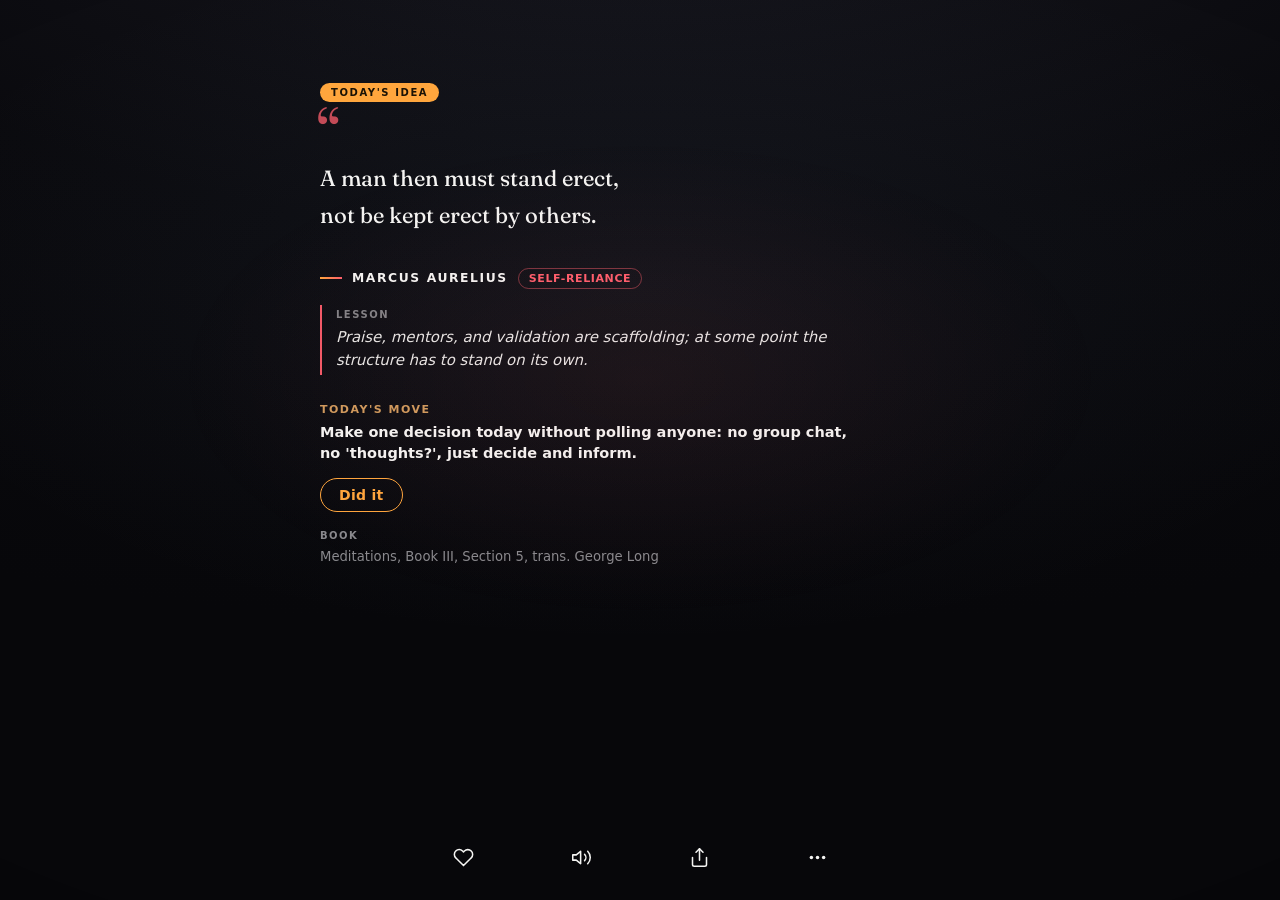
==== read/index.html @ b0a3911b "feat(app): move the reader to /read/, landing page takes the root The reader, its worker, manifest, " ====
<!DOCTYPE html>
<html lang="en" data-theme="dark">
<head>
  <meta charset="UTF-8" />
  <meta name="viewport" content="width=device-width, initial-scale=1, maximum-scale=1, user-scalable=no, viewport-fit=cover" />
  <title>Hitaarth — Daily Wisdom</title>
  <meta name="description" content="One idea. One move. Every day. Hand-picked ideas from stoics, founders, scientists and cinema, each with a lesson and one small action. Free, offline, no login, your data stays on your phone." />
  <meta property="og:title" content="Hitaarth — Daily Wisdom" />
  <meta property="og:description" content="One idea. One move. Every day. Free, offline, no ads, no login." />
  <meta property="og:type" content="website" />
  <meta property="og:url" content="https://the-awakening-quotes-app.vercel.app/read/" />
  <meta property="og:image" content="https://the-awakening-quotes-app.vercel.app/icons/icon-512.png" />
  <meta name="twitter:card" content="summary" />
  <meta name="theme-color" content="#0a0a0e" />
  <meta name="theme-color" media="(prefers-color-scheme: light)" content="#FAF7F2" />
  <meta name="apple-mobile-web-app-capable" content="yes" />
  <meta name="apple-mobile-web-app-status-bar-style" content="black-translucent" />
  <link rel="manifest" href="manifest.webmanifest" />
  <link rel="apple-touch-icon" href="/icons/apple-touch-icon.png" />
  <link rel="stylesheet" href="styles.css" />
</head>
<body>
  <!-- Inline SVG icon sprite — stroke icons, 24px grid, styled via .ic-svg (currentColor) -->
  <svg xmlns="http://www.w3.org/2000/svg" style="display:none" aria-hidden="true">
    <symbol id="i-book" viewBox="0 0 24 24"><path d="M2 3h6a4 4 0 0 1 4 4v14a3 3 0 0 0-3-3H2z"/><path d="M22 3h-6a4 4 0 0 0-4 4v14a3 3 0 0 1 3-3h7z"/></symbol>
    <symbol id="i-grid" viewBox="0 0 24 24"><rect x="3" y="3" width="7" height="7" rx="1.5"/><rect x="14" y="3" width="7" height="7" rx="1.5"/><rect x="14" y="14" width="7" height="7" rx="1.5"/><rect x="3" y="14" width="7" height="7" rx="1.5"/></symbol>
    <symbol id="i-bookmark" viewBox="0 0 24 24"><path d="M19 21l-7-4-7 4V5a2 2 0 0 1 2-2h10a2 2 0 0 1 2 2z"/></symbol>
    <symbol id="i-sliders" viewBox="0 0 24 24"><line x1="4" y1="21" x2="4" y2="14"/><line x1="4" y1="10" x2="4" y2="3"/><line x1="12" y1="21" x2="12" y2="12"/><line x1="12" y1="8" x2="12" y2="3"/><line x1="20" y1="21" x2="20" y2="16"/><line x1="20" y1="12" x2="20" y2="3"/><line x1="1" y1="14" x2="7" y2="14"/><line x1="9" y1="8" x2="15" y2="8"/><line x1="17" y1="16" x2="23" y2="16"/></symbol>
    <symbol id="i-heart" viewBox="0 0 24 24"><path d="M20.84 4.61a5.5 5.5 0 0 0-7.78 0L12 5.67l-1.06-1.06a5.5 5.5 0 0 0-7.78 7.78l1.06 1.06L12 21.23l7.78-7.78 1.06-1.06a5.5 5.5 0 0 0 0-7.78z"/></symbol>
    <symbol id="i-pen" viewBox="0 0 24 24"><path d="M12 20h9"/><path d="M16.5 3.5a2.121 2.121 0 0 1 3 3L7 19l-4 1 1-4L16.5 3.5z"/></symbol>
    <symbol id="i-volume" viewBox="0 0 24 24"><polygon points="11 5 6 9 2 9 2 15 6 15 11 19 11 5"/><path d="M19.07 4.93a10 10 0 0 1 0 14.14"/><path d="M15.54 8.46a5 5 0 0 1 0 7.07"/></symbol>
    <symbol id="i-stop" viewBox="0 0 24 24"><rect x="6" y="6" width="12" height="12" rx="2.5"/></symbol>
    <symbol id="i-share" viewBox="0 0 24 24"><path d="M4 12v8a2 2 0 0 0 2 2h12a2 2 0 0 0 2-2v-8"/><polyline points="16 6 12 2 8 6"/><line x1="12" y1="2" x2="12" y2="15"/></symbol>
    <symbol id="i-shuffle" viewBox="0 0 24 24"><polyline points="16 3 21 3 21 8"/><line x1="4" y1="20" x2="21" y2="3"/><polyline points="21 16 21 21 16 21"/><line x1="15" y1="15" x2="21" y2="21"/><line x1="4" y1="4" x2="9" y2="9"/></symbol>
    <symbol id="i-globe" viewBox="0 0 24 24"><circle cx="12" cy="12" r="10"/><line x1="2" y1="12" x2="22" y2="12"/><path d="M12 2a15.3 15.3 0 0 1 4 10 15.3 15.3 0 0 1-4 10 15.3 15.3 0 0 1-4-10 15.3 15.3 0 0 1 4-10z"/></symbol>
    <symbol id="i-sun" viewBox="0 0 24 24"><circle cx="12" cy="12" r="4"/><line x1="12" y1="1.5" x2="12" y2="4"/><line x1="12" y1="20" x2="12" y2="22.5"/><line x1="4.6" y1="4.6" x2="6.4" y2="6.4"/><line x1="17.6" y1="17.6" x2="19.4" y2="19.4"/><line x1="1.5" y1="12" x2="4" y2="12"/><line x1="20" y1="12" x2="22.5" y2="12"/><line x1="4.6" y1="19.4" x2="6.4" y2="17.6"/><line x1="17.6" y1="6.4" x2="19.4" y2="4.6"/></symbol>
    <symbol id="i-type" viewBox="0 0 24 24"><polyline points="4 7 4 4 20 4 20 7"/><line x1="9" y1="20" x2="15" y2="20"/><line x1="12" y1="4" x2="12" y2="20"/></symbol>
    <symbol id="i-bell" viewBox="0 0 24 24"><path d="M18 8A6 6 0 0 0 6 8c0 7-3 9-3 9h18s-3-2-3-9"/><path d="M13.73 21a2 2 0 0 1-3.46 0"/></symbol>
    <symbol id="i-spark" viewBox="0 0 24 24"><path d="M12 3l1.9 5.4a2 2 0 0 0 1.2 1.2L20.5 11.5l-5.4 1.9a2 2 0 0 0-1.2 1.2L12 20l-1.9-5.4a2 2 0 0 0-1.2-1.2L3.5 11.5l5.4-1.9a2 2 0 0 0 1.2-1.2z"/></symbol>
    <symbol id="i-flame" viewBox="0 0 24 24"><path d="M8.5 14.5A2.5 2.5 0 0 0 11 12c0-1.38-.5-2-1-3-1.072-2.143-.224-4.054 2-6 .5 2.5 2 4.9 4 6.5 2 1.6 3 3.5 3 5.5a7 7 0 1 1-14 0c0-1.153.433-2.294 1-3a2.5 2.5 0 0 0 2.5 2.5z"/></symbol>
    <symbol id="i-image" viewBox="0 0 24 24"><rect x="3" y="3" width="18" height="18" rx="2"/><circle cx="8.5" cy="8.5" r="1.5"/><polyline points="21 15 16 10 5 21"/></symbol>
    <symbol id="i-quote" viewBox="0 0 24 24"><path d="M16 3a2 2 0 0 0-2 2v6a2 2 0 0 0 2 2h3a2 2 0 0 1-2 2h-1a1 1 0 0 0 0 2h1a4 4 0 0 0 4-4V5a2 2 0 0 0-2-2z"/><path d="M5 3a2 2 0 0 0-2 2v6a2 2 0 0 0 2 2h3a2 2 0 0 1-2 2H5a1 1 0 0 0 0 2h1a4 4 0 0 0 4-4V5a2 2 0 0 0-2-2z"/></symbol>
    <symbol id="i-x" viewBox="0 0 24 24"><line x1="6" y1="6" x2="18" y2="18"/><line x1="18" y1="6" x2="6" y2="18"/></symbol>
    <symbol id="i-lock" viewBox="0 0 24 24"><rect x="4" y="11" width="16" height="10" rx="2"/><path d="M8 11V7a4 4 0 0 1 8 0v4"/></symbol>
    <symbol id="i-chev" viewBox="0 0 24 24"><polyline points="6 9 12 15 18 9"/></symbol>
    <symbol id="i-clock" viewBox="0 0 24 24"><circle cx="12" cy="12" r="9"/><polyline points="12 7 12 12 15.5 14"/></symbol>
    <symbol id="i-phone" viewBox="0 0 24 24"><rect x="7" y="2" width="10" height="20" rx="2.5"/><line x1="10.5" y1="18.5" x2="13.5" y2="18.5"/></symbol>
    <symbol id="i-more" viewBox="0 0 24 24"><circle cx="5" cy="12" r="2"/><circle cx="12" cy="12" r="2"/><circle cx="19" cy="12" r="2"/></symbol>
  </svg>

  <!-- First-open moment: brand splash that fades into the reader -->
  <div id="splash" aria-hidden="true"><div class="splash-mark"><span class="splash-q">&#8220;</span>Hitaarth</div></div>

  <!-- READER -->
  <main id="reader" class="screen active" aria-label="Quotes">
    <div id="feed" class="feed"><!-- quote sections injected here --></div>

    <!-- returns to the Browse/Saved list you came from; hidden otherwise -->
    <button type="button" id="backBtn" class="back-pill" hidden data-i18n="browseBack">← Back</button>

    <!-- the single reading toolbar (auto-hides while scrolling; tap = immersive) -->
    <div class="actions" id="actions">
      <button class="act" id="favBtn" aria-label="Favorite"><svg class="ic-svg ic-heart" aria-hidden="true"><use href="#i-heart"/></svg></button>
      <button class="act" id="speakBtn" aria-label="Read aloud"><svg class="ic-svg ic-vol" aria-hidden="true"><use href="#i-volume"/></svg><svg class="ic-svg ic-fill ic-stop" aria-hidden="true"><use href="#i-stop"/></svg></button>
      <button class="act" id="shareBtn" aria-label="Share"><svg class="ic-svg" aria-hidden="true"><use href="#i-share"/></svg></button>
      <button class="act" id="moreBtn" aria-label="More"><svg class="ic-svg ic-fill" aria-hidden="true"><use href="#i-more"/></svg></button>
    </div>
  </main>

  <!-- SAVED -->
  <section id="saved" class="screen list-screen" hidden>
    <h1 data-i18n="savedTitle">Saved</h1>
    <div id="savedList" class="list"></div>
    <p id="savedEmpty" class="empty" data-i18n="savedEmpty">Double-tap a quote, or tap ♡, to save it here.</p>
  </section>

  <!-- BROWSE -->
  <section id="browse" class="screen list-screen" hidden>
    <h1 data-i18n="browseTitle">Browse</h1>
    <input type="search" id="browseSearch" class="browse-search" data-i18n-ph="searchPh" placeholder="Search quotes, authors…" autocomplete="off" />
    <div class="seg browse-seg" role="tablist">
      <button data-browse="genre" data-i18n="byGenre">By genre</button>
      <button data-browse="author" data-i18n="byAuthor">By author</button>
    </div>
    <div id="browseList" class="list"></div>
  </section>

  <!-- SETTINGS -->
  <section id="settings" class="screen list-screen" hidden>
    <h1 data-i18n="settingsTitle">Settings</h1>

    <div class="card streak">
      <div class="streak-top">
        <div class="ring-wrap" aria-hidden="true">
          <svg class="ring" viewBox="0 0 76 76">
            <defs><linearGradient id="ringGrad" x1="0" y1="0" x2="1" y2="1"><stop offset="0" stop-color="#FFA63D"/><stop offset="1" stop-color="#FF5F6D"/></linearGradient></defs>
            <circle class="ring-track" cx="38" cy="38" r="32"/>
            <circle class="ring-fill" id="streakRing" cx="38" cy="38" r="32"/>
          </svg>
          <span class="ring-center"><svg class="ic-svg" aria-hidden="true"><use href="#i-flame"/></svg></span>
        </div>
        <div class="streak-main">
          <span class="kicker" data-i18n="streak">STREAK</span>
          <strong id="streakDays">1 day</strong>
          <span id="streakLevel" class="muted small">Level 1 — to 7</span>
        </div>
      </div>
      <div class="seals" id="streakSeals" aria-hidden="true"></div>
      <div class="muted small" id="streakNext">Next milestone in 6 days</div>
      <div class="muted small" id="streakFreeze"></div>
      <div class="muted small" id="actionsStat"></div>
      <button type="button" id="shareStreakBtn" class="pill streak-share" data-i18n="shareStreak">Share streak ↗</button>
    </div>

    <div class="card">
      <div class="row" data-toggle="language"><span class="ic"><svg class="ic-svg" aria-hidden="true"><use href="#i-globe"/></svg></span><div class="row-main"><strong data-i18n="language">Language</strong><div class="muted small" data-i18n="languageSub">App language</div></div><span class="chev"><svg class="ic-svg" aria-hidden="true"><use href="#i-chev"/></svg></span></div>
      <div class="expand" id="language">
        <div class="seg lang-seg" role="tablist">
          <button data-lang="en">EN</button>
          <button data-lang="hi">हिं</button>
          <button data-lang="es">ES</button>
          <button data-lang="fr">FR</button>
        </div>
        <p class="muted small" id="langNote"></p>
      </div>
    </div>

    <div class="card">
      <div class="row" data-toggle="appearance"><span class="ic"><svg class="ic-svg" aria-hidden="true"><use href="#i-sun"/></svg></span><div class="row-main"><strong data-i18n="appearance">Appearance</strong><div class="muted small" data-i18n="appearanceSub">Light / Dark / System</div></div><span class="chev"><svg class="ic-svg" aria-hidden="true"><use href="#i-chev"/></svg></span></div>
      <div class="expand" id="appearance">
        <div class="seg" role="tablist">
          <button data-appearance="system" data-i18n="segSystem">SYSTEM</button>
          <button data-appearance="light" data-i18n="segLight">LIGHT</button>
          <button data-appearance="dark" data-i18n="segDark">DARK</button>
        </div>
        <div class="kicker skins-label" data-i18n="skins">Themes</div>
        <div class="skins">
          <button type="button" class="skin" data-skin="noir"><span class="sw sw-noir"></span>Noir</button>
          <button type="button" class="skin" data-skin="dawn"><span class="sw sw-dawn"></span>Dawn<svg class="ic-svg lock" aria-hidden="true"><use href="#i-lock"/></svg></button>
          <button type="button" class="skin" data-skin="ink"><span class="sw sw-ink"></span>Ink<svg class="ic-svg lock" aria-hidden="true"><use href="#i-lock"/></svg></button>
          <button type="button" class="skin" data-skin="forest"><span class="sw sw-forest"></span>Forest<svg class="ic-svg lock" aria-hidden="true"><use href="#i-lock"/></svg></button>
        </div>
      </div>
    </div>

    <div class="card">
      <div class="row" data-toggle="typography"><span class="ic"><svg class="ic-svg" aria-hidden="true"><use href="#i-type"/></svg></span><div class="row-main"><strong data-i18n="typography">Typography</strong><div class="muted small" data-i18n="typographySub">Font and size</div></div><span class="chev"><svg class="ic-svg" aria-hidden="true"><use href="#i-chev"/></svg></span></div>
      <div class="expand" id="typography">
        <label class="slider-row">Aa <input type="range" id="sizeRange" min="14" max="34" step="1" /> <span id="sizeVal">20</span></label>
        <div class="fonts">
          <!-- available faces first (A→Z), then premium locked faces (A→Z) -->
          <button class="font-opt" data-font="fraunces">Fraunces</button>
          <button class="font-opt" data-font="georgia">Georgia</button>
          <button class="font-opt" data-font="mono" data-i18n="fontMono">Monospaced</button>
          <button class="font-opt" data-font="cursive">Snell&nbsp;Roundhand</button>
          <button class="font-opt" data-font="system" data-i18n="fontSystem">System</button>
          <button class="font-opt" data-font="cormorant">Cormorant<svg class="ic-svg lock" aria-hidden="true"><use href="#i-lock"/></svg></button>
          <button class="font-opt" data-font="playfair">Playfair Display<svg class="ic-svg lock" aria-hidden="true"><use href="#i-lock"/></svg></button>
          <button class="font-opt" data-font="spectral">Spectral<svg class="ic-svg lock" aria-hidden="true"><use href="#i-lock"/></svg></button>
        </div>
        <div class="preview" id="fontPreview">The quick brown fox jumps over the lazy dog.</div>
      </div>
    </div>

    <div class="card">
      <div class="row" data-toggle="reminders"><span class="ic"><svg class="ic-svg" aria-hidden="true"><use href="#i-bell"/></svg></span><div class="row-main"><strong data-i18n="reminders">Reminders</strong><div class="muted small" data-i18n="remindersSub">Daily quote reminder</div></div><span class="chev"><svg class="ic-svg" aria-hidden="true"><use href="#i-chev"/></svg></span></div>
      <div class="expand" id="reminders">
        <label class="switch-row"><span data-i18n="enableReminders">Enable reminders</span> <span class="switch"><input type="checkbox" id="remToggle" /><span class="knob" aria-hidden="true"></span></span></label>
        <div class="rem-details"><div class="rem-details-in">
          <label class="time-row"><span data-i18n="timeLabel">Time</span> <span class="time-pill"><svg class="ic-svg" aria-hidden="true"><use href="#i-clock"/></svg><input type="time" id="remTime" value="08:00" /></span></label>
          <p class="muted small" id="remNote"></p>
        </div></div>
      </div>
    </div>

    <div class="card">
      <label class="row switch-row"><span class="ic"><svg class="ic-svg" aria-hidden="true"><use href="#i-spark"/></svg></span><div class="row-main"><strong data-i18n="premium">Get Premium</strong><div class="muted small" data-i18n="premiumSub">Unlock theme packs &amp; fonts</div></div><button id="premiumBtn" class="pill" data-i18n="unlock">Unlock</button></label>
    </div>

    <div class="card">
      <div class="row" data-toggle="about"><span class="ic"><svg class="ic-svg ic-fill" aria-hidden="true"><use href="#i-quote"/></svg></span><div class="row-main"><strong data-i18n="about">About Hitaarth</strong><div class="muted small" data-i18n="aboutSub">The story behind the name</div></div><span class="chev"><svg class="ic-svg" aria-hidden="true"><use href="#i-chev"/></svg></span></div>
      <div class="expand" id="about">
        <div class="about-story">
          <p data-i18n="aboutP1">When our son was born, we named him Hitaarth: a Sanskrit word meaning one whose purpose is to do good.</p>
          <p data-i18n="aboutP2">Becoming a father changed what I noticed about my own days. Social media gave me endless information, but almost nothing that stayed. Every once in a while, though, a single sentence would change how I handled a conversation, a hard decision, an ordinary day.</p>
          <p data-i18n="aboutP3">I wanted a place where ideas weren't buried under algorithms. One meaningful thought at a time, with one small action attached.</p>
          <p data-i18n="aboutP4">That's how Hitaarth was born. It isn't named after my son as a tribute. It's named after the value I hope we both grow into.</p>
          <p data-i18n="aboutP5">If you leave a little calmer, a little kinder, or with a slightly better perspective than when you arrived, the app has lived up to its name.</p>
        </div>
      </div>
    </div>

    <button id="resetBtn" class="reset" data-i18n="reset">↺ Reset to defaults</button>
    <p class="muted small center" data-i18n="privacy">Hitaarth · your data stays on this device</p>
  </section>

  <!-- BOTTOM TAB BAR -->
  <nav id="tabbar" class="tabbar">
    <button class="tab active" data-screen="reader" aria-label="Read"><svg class="ic-svg" aria-hidden="true"><use href="#i-book"/></svg></button>
    <button class="tab" data-screen="browse" aria-label="Browse"><svg class="ic-svg" aria-hidden="true"><use href="#i-grid"/></svg></button>
    <button class="tab" data-screen="saved" aria-label="Saved"><svg class="ic-svg" aria-hidden="true"><use href="#i-bookmark"/></svg></button>
    <button class="tab" data-screen="settings" aria-label="Settings"><svg class="ic-svg" aria-hidden="true"><use href="#i-sliders"/></svg></button>
  </nav>

  <!-- Note sheet -->
  <dialog id="noteSheet">
    <form method="dialog">
      <h3 data-i18n="noteTitle">Your note</h3>
      <textarea id="noteText" rows="4" data-i18n-ph="notePh" placeholder="A thought on this quote…"></textarea>
      <div class="sheet-actions"><button value="cancel" data-i18n="cancel">Cancel</button><button value="save" id="noteSave" data-i18n="save">Save</button></div>
    </form>
  </dialog>

  <!-- More sheet: everything not used many times per session -->
  <dialog id="moreSheet">
    <h3 data-i18n="moreTitle">More</h3>
    <div class="share-opts">
      <button type="button" id="noteBtn" class="share-opt"><span class="share-ic"><svg class="ic-svg" aria-hidden="true"><use href="#i-pen"/></svg></span> <span data-i18n="mNote">Add a note</span></button>
      <button type="button" id="surpriseBtn" class="share-opt"><span class="share-ic"><svg class="ic-svg" aria-hidden="true"><use href="#i-shuffle"/></svg></span> <span data-i18n="mSurprise">Surprise me</span></button>
      <button type="button" id="copyBtn" class="share-opt"><span class="share-ic"><svg class="ic-svg ic-fill" aria-hidden="true"><use href="#i-quote"/></svg></span> <span data-i18n="mCopy">Copy quote</span></button>
      <div class="sheet-div" aria-hidden="true"></div>
      <button type="button" class="share-opt" data-nav="browse"><span class="share-ic"><svg class="ic-svg" aria-hidden="true"><use href="#i-grid"/></svg></span> <span data-i18n="browseTitle">Browse</span></button>
      <button type="button" class="share-opt" data-nav="saved"><span class="share-ic"><svg class="ic-svg" aria-hidden="true"><use href="#i-bookmark"/></svg></span> <span data-i18n="savedTitle">Saved</span></button>
      <button type="button" class="share-opt" data-nav="settings"><span class="share-ic"><svg class="ic-svg" aria-hidden="true"><use href="#i-sliders"/></svg></span> <span data-i18n="settingsTitle">Settings</span></button>
    </div>
    <form method="dialog" class="sheet-actions"><button value="cancel" data-i18n="cancel">Cancel</button></form>
  </dialog>

  <!-- Share sheet -->
  <dialog id="shareSheet">
    <h3 data-i18n="shareTitle">Share quote</h3>
    <div class="kicker" data-i18n="cardStyle">Card style</div>
    <div class="card-styles">
      <button type="button" class="card-style" data-style="noir"><span class="sw sw-cnoir"></span>Noir</button>
      <button type="button" class="card-style" data-style="paper"><span class="sw sw-cpaper"></span>Paper</button>
      <button type="button" class="card-style" data-style="dusk"><span class="sw sw-cdusk"></span>Dusk</button>
    </div>
    <div class="share-opts">
      <button type="button" id="shareStatusBtn" class="share-opt"><span class="share-ic"><svg class="ic-svg" aria-hidden="true"><use href="#i-phone"/></svg></span> <span data-i18n="saveImageStatus">Status image — WhatsApp story</span></button>
      <button type="button" id="shareImageFullBtn" class="share-opt"><span class="share-ic"><svg class="ic-svg" aria-hidden="true"><use href="#i-image"/></svg></span> <span data-i18n="saveImageBig">Big image — full card</span></button>
      <button type="button" id="shareImageBtn" class="share-opt"><span class="share-ic"><svg class="ic-svg ic-fill" aria-hidden="true"><use href="#i-quote"/></svg></span> <span data-i18n="saveImageSmall">Small image — quote only</span></button>
      <button type="button" id="shareTextBtn" class="share-opt"><span class="share-ic"><svg class="ic-svg" aria-hidden="true"><use href="#i-pen"/></svg></span> <span data-i18n="shareTextOpt">Share as text</span></button>
    </div>
    <form method="dialog" class="sheet-actions"><button value="cancel" data-i18n="cancel">Cancel</button></form>
  </dialog>

  <!-- Premium paywall -->
  <dialog id="paywall" class="paywall">
    <div class="pw-mark"><span class="splash-q">&#8220;</span>Hitaarth <span class="pw-badge">PREMIUM</span></div>
    <p class="pw-sub" data-i18n="pwSub">Own the full editorial experience.</p>
    <ul class="pw-feats">
      <li data-i18n="pwFeatThemes">All theme packs — Dawn, Ink, Forest</li>
      <li data-i18n="pwFeatFonts">The complete font library</li>
      <li data-i18n="pwFeatFuture">Every future pack, included</li>
    </ul>
    <button type="button" id="pwCta" class="pw-cta" data-i18n="pwCta">Notify me when it's ready</button>
    <form method="dialog" class="pw-later"><button data-i18n="pwLater">Maybe later</button></form>
  </dialog>

  <div id="toast" class="toast" hidden></div>

  <script src="app.js"></script>
</body>
</html>
---- read/styles.css ----
@font-face{font-family:"Playfair Display";src:url(/fonts/PlayfairDisplay.woff2) format("woff2");font-weight:400 800;font-display:swap}
@font-face{font-family:"Fraunces";src:url(/fonts/Fraunces.woff2) format("woff2");font-weight:400 700;font-display:swap}
@font-face{font-family:"Cormorant Garamond";src:url(/fonts/Cormorant.woff2) format("woff2");font-weight:400 700;font-display:swap}
@font-face{font-family:"Spectral";src:url(/fonts/Spectral-400.woff2) format("woff2");font-weight:400;font-display:swap}
@font-face{font-family:"Spectral";src:url(/fonts/Spectral-600.woff2) format("woff2");font-weight:600;font-display:swap}
:root{
  --bg:#0a0a0e; --fg:#f4f4f2; --muted:#8a8a8e; --card:#15151b;
  --line:color-mix(in srgb, var(--fg) 12%, transparent);
  --bg-grad:radial-gradient(140% 90% at 50% -20%, #17171f 0%, #0a0a0e 52%, #07070a 100%);
  --accent1:#FFA63D; --accent2:#FF5F6D;
  --quote-size:22px; --quote-font:"Fraunces",Georgia,serif;
  --safe-top:env(safe-area-inset-top,0px); --safe-bottom:env(safe-area-inset-bottom,0px);
}
/* premium skins — dark-family theme packs (Appearance → Themes); light appearance below overrides them */
html[data-skin="dawn"]{ --bg:#120a11; --card:#1e1420; --accent1:#FFB86B; --accent2:#FF7A8A;
  --bg-grad:radial-gradient(140% 90% at 50% -20%, #251527 0%, #120a11 52%, #0b060b 100%); }
html[data-skin="ink"]{ --bg:#070b13; --card:#111826; --accent1:#8AB4FF; --accent2:#5E8BFF;
  --bg-grad:radial-gradient(140% 90% at 50% -20%, #131c2e 0%, #070b13 52%, #05070d 100%); }
html[data-skin="forest"]{ --bg:#07100b; --card:#111c15; --accent1:#C8E6A0; --accent2:#5FBF8A;
  --bg-grad:radial-gradient(140% 90% at 50% -20%, #12241a 0%, #07100b 52%, #050b08 100%); }

/* light = paper & ink, not spreadsheet white */
html[data-theme="light"]{ --bg:#FAF7F2; --fg:#1D1912; --muted:#8A8378; --card:#F2EDE4; --bg-grad:none; }
@media (prefers-color-scheme: light){ html[data-theme="system"]{ --bg:#FAF7F2; --fg:#1D1912; --muted:#8A8378; --card:#F2EDE4; --bg-grad:none; } }

*{box-sizing:border-box}
/* pan only — pinch/double-tap zoom locked; readers size type in Settings instead */
html,body{touch-action:pan-x pan-y}
html,body{margin:0;height:100%;background:var(--bg);color:var(--fg);
  font-family:-apple-system,system-ui,"Segoe UI",Roboto,sans-serif;-webkit-font-smoothing:antialiased;overscroll-behavior:none;}
body{background-image:var(--bg-grad)}
button{font:inherit;color:inherit;background:none;border:none;cursor:pointer}
.muted{color:var(--muted)} .small{font-size:13px} .center{text-align:center}

/* inline SVG icon system — stroke icons inherit currentColor, size via em/explicit */
.ic-svg{width:1em;height:1em;display:block;flex:none;fill:none;stroke:currentColor;stroke-width:1.75;stroke-linecap:round;stroke-linejoin:round}
.ic-fill{fill:currentColor;stroke:none}
.tab .ic-svg{margin:0 auto}
.act{display:grid;place-items:center;width:46px;height:46px;border-radius:50%;transition:transform .15s,color .2s}
.act:active{transform:scale(.85)}
#favBtn.on .ic-heart{fill:currentColor}
.act .ic-stop{display:none}
.act.on .ic-stop{display:block}
.act.on .ic-vol{display:none}
.heart-pop svg{width:120px;height:120px;fill:currentColor;stroke:none}
.row .ic .ic-svg{width:18px;height:18px}
.chev .ic-svg{width:18px;height:18px}
.share-ic .ic-svg{width:20px;height:20px;margin:0 auto}
.note-del .ic-svg{width:14px;height:14px}

.screen{display:none}
.screen.active{display:block;animation:screenIn .24s cubic-bezier(.16,.68,.3,1)}
@keyframes screenIn{from{opacity:0;transform:translateY(10px)}to{opacity:1;transform:none}}

/* first-open moment — wordmark rises, then the whole veil fades to the reader */
#splash{position:fixed;inset:0;z-index:99;display:grid;place-items:center;background:var(--bg);pointer-events:none;animation:splashOut .5s ease 1.3s forwards}
.splash-mark{display:flex;align-items:baseline;gap:6px;font-family:"Fraunces",Georgia,serif;font-size:36px;font-weight:600;letter-spacing:.01em;opacity:0;transform:translateY(14px);animation:splashIn .7s cubic-bezier(.16,.68,.3,1) .15s forwards}
.splash-q{color:var(--accent2);font-size:1.35em;line-height:0;transform:translateY(.18em)}
@keyframes splashIn{to{opacity:1;transform:none}}
@keyframes splashOut{to{opacity:0;visibility:hidden}}
@media (prefers-reduced-motion: reduce){#splash{display:none}}

/* READER */
/* faint coral glow behind the quote + soft vignette at the edges (dark themes only) */
#reader::after{content:"";position:fixed;inset:0;z-index:0;pointer-events:none;
  background:
    radial-gradient(52% 38% at 50% 42%, color-mix(in srgb, var(--accent2) 6%, transparent), transparent 70%),
    radial-gradient(125% 95% at 50% 50%, transparent 62%, rgba(0,0,0,.35) 100%)}
html[data-theme="light"] #reader::after{background:none}
@media (prefers-color-scheme: light){ html[data-theme="system"] #reader::after{background:none} }
.feed{height:100dvh;overflow-y:scroll;scroll-snap-type:y mandatory;scrollbar-width:none;
  -webkit-touch-callout:none;-webkit-user-select:none;user-select:none}
.back-pill{position:fixed;top:calc(var(--safe-top) + 14px);left:14px;z-index:6;padding:9px 16px;border-radius:999px;
  background:color-mix(in srgb,var(--bg) 68%, transparent);backdrop-filter:blur(10px);border:1px solid var(--line);
  font-size:13px;font-weight:600;color:var(--fg);transition:opacity .25s}
body.immersive .back-pill{opacity:0;pointer-events:none}
.feed::-webkit-scrollbar{display:none}
/* min-height (not height): long quotes grow past the viewport, and the snap container
   then allows free scrolling inside the tall card instead of yanking back to its top */
.quote{min-height:100dvh;scroll-snap-align:start;display:flex;flex-direction:column;justify-content:flex-start;
  padding:0 28px;padding-top:calc(var(--safe-top) + 9vh);padding-bottom:calc(var(--safe-bottom) + 118px);
  background:radial-gradient(85% 55% at 50% 32%, var(--tint, transparent), transparent 72%)}
/* per-genre ambient wash — barely-there color that shifts as you scroll between genres */
.quote[data-g="stoic"]{--tint:rgba(122,150,186,.07)}
.quote[data-g="eastern"]{--tint:rgba(226,168,92,.06)}
.quote[data-g="startup"]{--tint:rgba(88,196,186,.06)}
.quote[data-g="science"]{--tint:rgba(118,196,232,.06)}
.quote[data-g="money"]{--tint:rgba(122,188,122,.06)}
.quote[data-g="craft"]{--tint:rgba(188,140,226,.06)}
.quote[data-g="mind"]{--tint:rgba(238,142,152,.05)}
.quote[data-g="cinema"]{--tint:rgba(134,122,255,.07)}
.quote[data-g="tv"]{--tint:rgba(255,150,120,.06)}
html[data-theme="light"] .quote{background:none}
@media (prefers-color-scheme: light){ html[data-theme="system"] .quote{background:none} }
.quote .inner{width:100%;max-width:640px;margin:0 auto}
.qmark{font-family:"Fraunces",Georgia,'Times New Roman',serif;font-size:calc(var(--quote-size) * 2.9);line-height:.5;height:.5em;color:var(--accent2);opacity:.75;margin-left:-0.05em;margin-bottom:10px}
/* book column: constrained measure, airy leading, lighter optical weight */
.quote .text{font-family:var(--quote-font);font-size:var(--quote-size);line-height:1.68;font-weight:440;letter-spacing:0;text-wrap:balance;max-width:min(32ch, 84%);margin:0;font-optical-sizing:auto}
.quote .text + .text{margin-top:1.05em}
@media (max-height:700px){ .quote{padding-top:calc(var(--safe-top) + 3vh)} }
.meta{margin-top:34px;display:flex;flex-direction:column;gap:16px;max-width:min(52ch, 100%)}
.byline{display:flex;align-items:center;gap:10px;flex-wrap:wrap}
.byline .author{display:inline-flex;align-items:center;gap:10px;font-weight:700;font-size:max(12px,calc(var(--quote-size) * 0.56));text-transform:uppercase;letter-spacing:.13em}
.byline .author::before{content:"";width:22px;height:2px;flex:none;background:linear-gradient(90deg,var(--accent1),var(--accent2))}
.chip{font-size:11px;font-weight:700;letter-spacing:.6px;text-transform:uppercase;color:var(--accent2);border:1px solid color-mix(in srgb,var(--accent2) 45%, transparent);border-radius:999px;padding:3px 10px;white-space:nowrap}
.lesson{padding:2px 0 2px 14px;border-left:2px solid var(--accent2);font-style:italic;font-size:calc(var(--quote-size) * 0.68);opacity:.95;line-height:1.55}
.source{font-size:calc(var(--quote-size) * 0.6);color:var(--muted);line-height:1.5}
.kicker{display:block;font-style:normal;font-weight:800;font-size:10px;letter-spacing:1.5px;text-transform:uppercase;color:var(--muted);margin-bottom:4px}

.actions{position:fixed;left:0;right:0;bottom:calc(20px + var(--safe-bottom));display:flex;justify-content:center;
  gap:clamp(28px, 9vw, 72px);font-size:21px;transition:opacity .25s,transform .25s}
body.bar-hide .actions{opacity:0;transform:translateY(10px);pointer-events:none}
body[data-screen="reader"] #tabbar{display:none}
.act.on{color:var(--accent2)}

/* distraction-free: a tap hides chrome */
body.immersive .actions,
body.immersive .tabbar,
body.immersive .meta{opacity:0;pointer-events:none}

/* heart pop on double-tap */
.heart-pop{position:fixed;inset:0;display:flex;align-items:center;justify-content:center;font-size:120px;color:#fff;
  pointer-events:none;opacity:0;transform:scale(.4)}
.heart-pop.show{animation:pop .7s ease}
@keyframes pop{0%{opacity:0;transform:scale(.4)}30%{opacity:1;transform:scale(1)}100%{opacity:0;transform:scale(1.2)}}

/* LIST SCREENS */
.list-screen{padding:calc(var(--safe-top) + 16px) 18px calc(96px + var(--safe-bottom));max-width:640px;margin:0 auto}
.list-screen h1{font-size:30px;margin:8px 4px 18px}
.list .item{padding:16px;border-radius:16px;background:var(--card);border:1px solid var(--line);margin-bottom:12px}
.list .item .t{font-size:16px;font-family:var(--quote-font);line-height:1.45} .list .item .a{color:var(--muted);font-size:13px;margin-top:6px}
.empty{color:var(--muted);text-align:center;margin-top:60px}

/* SETTINGS */
.card{background:var(--card);border:1px solid var(--line);border-radius:18px;margin-bottom:14px;overflow:hidden}
.row{display:flex;align-items:center;gap:14px;padding:18px}
.row .ic{width:34px;height:34px;border-radius:10px;display:grid;place-items:center;background:rgba(127,127,127,.18);font-weight:700}
.row-main{flex:1}
.chev{color:var(--muted);transition:transform .2s}
.card.open .chev{transform:rotate(180deg)}
.expand{max-height:0;overflow:hidden;transition:max-height .28s ease;padding:0 18px}
.card.open .expand{max-height:820px;padding:0 18px 18px}

.streak{padding:18px}
.streak-top{display:flex;align-items:center;gap:18px}
.streak-main{display:flex;flex-direction:column;gap:2px}
.streak-main strong{font-size:24px;line-height:1.2}
.ring-wrap{position:relative;width:76px;height:76px;flex:none}
.ring{width:76px;height:76px;transform:rotate(-90deg)}
.ring circle{fill:none;stroke-width:6}
.ring-track{stroke:color-mix(in srgb, var(--fg) 12%, transparent)}
.ring-fill{stroke:url(#ringGrad);stroke-linecap:round;stroke-dasharray:201.06;stroke-dashoffset:201.06;transition:stroke-dashoffset .6s cubic-bezier(.16,.68,.3,1)}
.ring-center{position:absolute;inset:0;display:grid;place-items:center;color:var(--accent1);font-size:22px}
.seals{display:flex;gap:8px;margin:16px 0 10px}
.seal{width:10px;height:10px;border-radius:50%;background:color-mix(in srgb, var(--fg) 14%, transparent)}
.seal.on{background:linear-gradient(135deg,var(--accent1),var(--accent2))}

.seg{display:flex;gap:10px;justify-content:center;padding-top:6px}
.seg button{border:1px solid var(--line);border-radius:999px;padding:8px 16px;font-size:13px;font-weight:600}
.seg button.on{background:var(--fg);color:var(--bg);border-color:var(--fg)}

.slider-row{display:flex;align-items:center;gap:12px;padding:6px 0 14px;font-size:20px}
.slider-row input[type=range]{flex:1;accent-color:var(--accent2)}
.fonts{display:flex;flex-direction:column;gap:2px}
.font-opt{text-align:left;padding:12px 4px;border-bottom:1px solid var(--line)}
.font-opt[data-font="cursive"]{font-family:"Snell Roundhand","Brush Script MT",cursive;font-size:20px}
.font-opt[data-font="playfair"]{font-family:"Playfair Display",Georgia,serif;font-size:19px}
.font-opt[data-font="fraunces"]{font-family:"Fraunces",Georgia,serif;font-size:18px}
.font-opt[data-font="cormorant"]{font-family:"Cormorant Garamond",Georgia,serif;font-size:21px}
.font-opt[data-font="spectral"]{font-family:"Spectral",Georgia,serif;font-size:18px}
.font-opt[data-font="georgia"]{font-family:Georgia,"Times New Roman",serif;font-size:19px}
.font-opt.on::after{content:"  ✓";color:var(--accent2)}
.preview{margin-top:14px;padding:14px;border-radius:12px;background:rgba(127,127,127,.12);font-family:var(--quote-font);font-size:var(--quote-size)}

/* theme-pack swatches + premium locks */
.skins-label{margin:16px 0 2px}
.skins{display:flex;gap:12px;flex-wrap:wrap;padding:10px 0 6px}
.skin{display:flex;flex-direction:column;align-items:center;gap:7px;font-size:12px;font-weight:600;color:var(--muted);position:relative;padding:4px 6px}
.skin.on{color:var(--fg)}
.sw{width:44px;height:44px;border-radius:50%;border:1px solid var(--line)}
.skin.on .sw{box-shadow:0 0 0 2px var(--bg),0 0 0 4px var(--accent2)}
.sw-noir{background:linear-gradient(135deg,#2b2b38,#0a0a0e 70%)}
.sw-dawn{background:linear-gradient(135deg,#4a2447,#120a11 70%)}
.sw-ink{background:linear-gradient(135deg,#1d3a6e,#070b13 70%)}
.sw-forest{background:linear-gradient(135deg,#1e4d33,#07100b 70%)}
.skin .lock{position:absolute;top:2px;right:2px;width:13px;height:13px}
.font-opt{position:relative}
.font-opt .lock{position:absolute;right:6px;top:50%;transform:translateY(-50%);width:15px;height:15px;color:var(--muted)}
html[data-premium="1"] .lock{display:none}

/* paywall */
.paywall{max-width:380px;padding:26px 22px;text-align:center}
.pw-mark{display:flex;justify-content:center;align-items:baseline;gap:7px;font-family:"Fraunces",Georgia,serif;font-size:26px;font-weight:600}
.pw-badge{font-family:-apple-system,system-ui,"Segoe UI",Roboto,sans-serif;font-size:10px;font-weight:800;letter-spacing:1.6px;color:#1a1205;background:linear-gradient(90deg,var(--accent1),var(--accent2));border-radius:999px;padding:4px 10px;transform:translateY(-3px)}
.pw-sub{color:var(--muted);font-size:14px;margin:10px 0 18px}
.pw-feats{list-style:none;margin:0 0 20px;padding:0;text-align:left;display:flex;flex-direction:column;gap:12px}
.pw-feats li{display:flex;align-items:center;gap:12px;font-size:14px;font-weight:600}
.pw-feats li::before{content:"";width:8px;height:8px;border-radius:50%;flex:none;background:linear-gradient(135deg,var(--accent1),var(--accent2))}
.pw-cta{display:block;width:100%;padding:14px;border-radius:999px;background:linear-gradient(90deg,var(--accent1),var(--accent2));color:#1a1205;font-weight:800;font-size:15px}
.pw-later{margin-top:10px}
.pw-later button{color:var(--muted);font-size:13px;padding:8px;width:100%}

.switch-row{display:flex;align-items:center;justify-content:space-between;padding:6px 0}
.time-row{display:flex;align-items:center;justify-content:space-between;padding:10px 0}
.time-row input,.switch-row input{accent-color:var(--accent2)}

/* Reminders — editorial switch, time pill, progressive reveal */
#reminders .switch-row{padding:10px 0;cursor:pointer}
.switch{position:relative;flex:none;width:46px;height:28px}
.switch input{position:absolute;inset:0;width:100%;height:100%;margin:0;opacity:0;cursor:pointer}
.switch .knob{position:absolute;inset:0;border-radius:999px;background:color-mix(in srgb, var(--fg) 14%, transparent);box-shadow:inset 0 0 0 1px var(--line);transition:background .25s ease;pointer-events:none}
.switch .knob::after{content:"";position:absolute;top:3px;left:3px;width:22px;height:22px;border-radius:50%;background:#fff;box-shadow:0 2px 6px rgba(0,0,0,.35);transform:translateX(var(--x,0)) scale(var(--s,1));transition:transform .3s cubic-bezier(.34,1.56,.64,1)}
.switch input:checked + .knob{--x:18px;background:linear-gradient(90deg,var(--accent1),var(--accent2))}
.switch input:active + .knob{--s:.9}
.switch input:focus-visible + .knob{box-shadow:0 0 0 2px color-mix(in srgb, var(--accent2) 55%, transparent)}
.rem-details{display:grid;grid-template-rows:0fr;opacity:0;transform:translateY(-6px);transition:grid-template-rows .32s cubic-bezier(.16,.68,.3,1),opacity .25s ease,transform .32s cubic-bezier(.16,.68,.3,1)}
.rem-details-in{overflow:hidden;min-height:0}
.card.rem-on .rem-details{grid-template-rows:1fr;opacity:1;transform:none}
.rem-details .time-row{border-top:1px solid var(--line);margin-top:4px}
.rem-details p{margin:8px 0 2px;line-height:1.55}
.time-pill{display:inline-flex;align-items:center;gap:8px;padding:7px 12px;border-radius:999px;background:color-mix(in srgb, var(--fg) 5%, transparent);box-shadow:inset 0 0 0 1px var(--line);color:var(--muted);cursor:pointer;transition:box-shadow .2s,color .2s}
.time-pill .ic-svg{width:15px;height:15px}
.time-pill:focus-within{box-shadow:inset 0 0 0 1px color-mix(in srgb, var(--accent2) 60%, transparent);color:var(--accent2)}
.time-pill input{border:none;background:none;padding:0;margin:0;outline:none;color:var(--fg);font:inherit;font-size:14px;font-weight:600;font-variant-numeric:tabular-nums;letter-spacing:.02em;color-scheme:dark;cursor:pointer}
.time-pill input::-webkit-calendar-picker-indicator{display:none}
html[data-theme="light"] .time-pill input{color-scheme:light}
@media (prefers-color-scheme: light){ html[data-theme="system"] .time-pill input{color-scheme:light} }
[data-toggle="reminders"] .ic{transition:background .3s,color .3s}
.card.rem-on [data-toggle="reminders"] .ic{background:color-mix(in srgb, var(--accent2) 16%, transparent);color:var(--accent2)}
.ic.ring .ic-svg{animation:bellring .7s cubic-bezier(.36,.07,.19,.97);transform-origin:50% 0}
@keyframes bellring{0%,100%{transform:rotate(0)}18%{transform:rotate(14deg)}42%{transform:rotate(-11deg)}65%{transform:rotate(7deg)}84%{transform:rotate(-4deg)}}
@media (prefers-reduced-motion: reduce){.ic.ring .ic-svg{animation:none}.rem-details,.switch .knob,.switch .knob::after{transition:none}}
.pill{border:1px solid var(--line);border-radius:999px;padding:8px 16px;font-weight:600}
.about-story p{margin:0 0 12px;font-size:14px;line-height:1.7}
.about-story p:first-child{font-family:"Fraunces",Georgia,serif;font-size:15.5px}
.about-story p:last-child{margin-bottom:2px;color:var(--muted);font-style:italic}
.card.open #about{max-height:1400px}
.reset{display:block;width:100%;padding:16px;border-radius:16px;background:var(--card);color:var(--accent2);font-weight:600;margin:4px 0 14px}

/* TAB BAR */
.tabbar{position:fixed;left:0;right:0;bottom:0;display:flex;justify-content:space-around;align-items:center;
  height:calc(60px + var(--safe-bottom));padding-bottom:var(--safe-bottom);
  background:color-mix(in srgb,var(--bg) 86%, transparent);backdrop-filter:blur(12px);border-top:1px solid var(--line);font-size:22px}
.tab{opacity:.5;padding:10px 24px;transition:opacity .2s,transform .15s}
.tab:active{transform:scale(.85)}
.tab.active{opacity:1}

/* motion — entrances + press feedback */
dialog[open]{animation:sheetIn .22s cubic-bezier(.16,.68,.3,1)}
@keyframes sheetIn{from{opacity:0;transform:translateY(14px) scale(.98)}}
.toast{animation:toastIn .2s ease}
@keyframes toastIn{from{opacity:0;transform:translate(-50%,10px)}}
.pill,.todo-done{transition:transform .15s,background .15s,color .15s}
.pill:active,.todo-done:active{transform:scale(.96)}
@media (prefers-reduced-motion: reduce){
  .screen.active,dialog[open],.toast,.heart-pop.show{animation:none}
  .tab,.act,.pill,.todo-done{transition:none}
}

/* notes in saved */
.list .item .note{display:flex;align-items:flex-start;gap:8px;margin-top:12px;padding-top:12px;border-top:1px solid var(--line)}
.list .item .note .kicker{margin:3px 0 0}
.list .item .note-text{flex:1;font-size:14px;font-style:italic;line-height:1.4}
.note-del{color:var(--muted);font-size:15px;padding:0 6px;line-height:1.3}

/* translated badge + language selector */
.tr-badge{font-size:10px;font-weight:700;letter-spacing:.6px;text-transform:uppercase;color:var(--muted);border:1px solid var(--line);border-radius:999px;padding:2px 9px}
.lang-seg{flex-wrap:wrap}
#langNote{margin-top:10px}

/* browse (library) */
.browse-search{width:100%;padding:13px 16px;border-radius:14px;border:1px solid var(--line);background:var(--card);color:var(--fg);font-size:15px;margin:0 0 14px;-webkit-appearance:none;appearance:none}
.browse-search::placeholder{color:var(--muted)}
.browse-search:focus{outline:none;border-color:var(--accent2)}
.browse-seg{margin:0 0 16px}
.browse-group{display:flex;align-items:center;justify-content:space-between;width:100%;padding:16px;border-radius:14px;background:var(--card);border:1px solid var(--line);margin-bottom:10px;text-align:left}
.browse-group .bg-name{font-size:16px;font-weight:600}
.browse-group .bg-count{font-size:13px;color:var(--muted);background:rgba(127,127,127,.16);border-radius:999px;padding:2px 11px;flex:none;margin-left:12px}
.browse-group:active{background:rgba(127,127,127,.22)}
.list .item-open{cursor:pointer;position:relative;padding-right:34px}
.list .item-open::after{content:"›";position:absolute;right:16px;top:50%;transform:translateY(-50%);color:var(--muted);font-size:22px;line-height:1}
.list .item-open:active{background:rgba(127,127,127,.22)}
.browse-back{color:var(--accent2);font-weight:600;padding:6px 2px;margin-bottom:8px}
.browse-head{font-size:12px;font-weight:800;letter-spacing:1.2px;text-transform:uppercase;color:var(--muted);margin:2px 2px 14px}

.sheet-div{height:1px;background:var(--line);margin:4px 0}
.share-opt.on{color:var(--accent2)}

/* today's move (practice loop) */
.today-badge{display:inline-block;font-size:10px;font-weight:800;letter-spacing:1.6px;text-transform:uppercase;color:#1a1205;background:var(--accent1);border-radius:999px;padding:4px 11px;margin-bottom:16px}
.todo{margin-top:12px}
.todo .kicker{font-size:11px;color:color-mix(in srgb, var(--accent1) 60%, var(--muted))}
.todo .todo-text{display:block;font-size:calc(var(--quote-size) * 0.66);font-weight:600;margin:6px 0 14px;line-height:1.45}
.todo-done{border:1px solid var(--accent1);color:var(--accent1);border-radius:999px;padding:8px 18px;font-size:14px;font-weight:700;letter-spacing:.3px;transition:background .15s}
.todo-done.on{background:var(--accent1);color:#1a1205;border-color:var(--accent1)}
.streak-share{margin-top:12px}
#streakFreeze,#actionsStat{margin-top:8px}

/* share sheet */
.share-opts{display:flex;flex-direction:column;gap:10px;margin-top:6px}
.share-opt{display:flex;align-items:center;gap:12px;padding:16px;border-radius:14px;background:rgba(127,127,127,.12);font-size:16px;font-weight:600;text-align:left}
.card-styles{display:flex;gap:8px;margin:8px 0 14px}
.card-style{flex:1;display:flex;align-items:center;justify-content:center;gap:8px;padding:9px 8px;border:1px solid var(--line);border-radius:12px;font-size:13px;font-weight:600;color:var(--muted);transition:color .2s,border-color .2s}
.card-style .sw{width:18px;height:18px;flex:none}
.card-style.on{border-color:var(--accent2);color:var(--fg)}
.sw-cnoir{background:#000}
.sw-cpaper{background:#FAF7F2}
.sw-cdusk{background:linear-gradient(160deg,#1a1030,#07070a 75%)}
.share-opt .share-ic{font-size:20px;width:24px;text-align:center}
.share-opt:active{background:rgba(127,127,127,.22)}

/* sheets + toast */
dialog{border:1px solid var(--line);border-radius:18px;background:var(--card);color:var(--fg);width:min(92vw,420px);padding:20px;box-shadow:0 24px 60px rgba(0,0,0,.45)}
dialog::backdrop{background:rgba(0,0,0,.5)}
dialog textarea{width:100%;border-radius:12px;border:1px solid var(--line);background:var(--bg);color:var(--fg);padding:10px;margin-top:8px}
.sheet-actions{display:flex;justify-content:flex-end;gap:10px;margin-top:14px}
.sheet-actions button{padding:8px 16px;border-radius:10px;background:rgba(127,127,127,.15)}
.toast{position:fixed;left:50%;transform:translateX(-50%);bottom:calc(100px + var(--safe-bottom));background:var(--fg);color:var(--bg);padding:12px 20px;border-radius:999px;font-size:14px;font-weight:700;z-index:9999;box-shadow:0 6px 20px rgba(0,0,0,.45);max-width:80%;text-align:center}
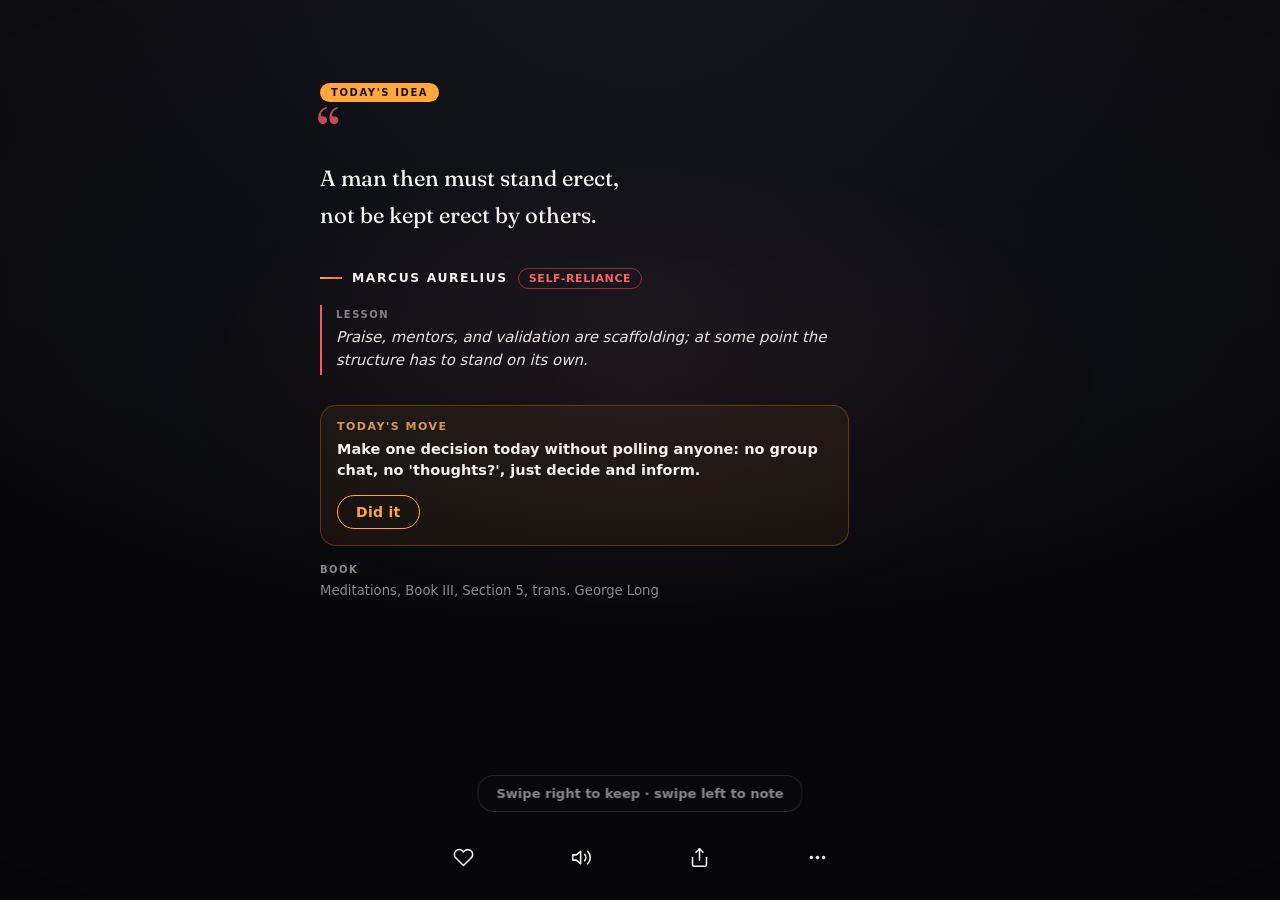
==== commit d077e714: "feat(app): teach gestures, close the daily loop, honest demand signal - One-time gesture coach mark " ====
--- a/read/index.html
+++ b/read/index.html
@@ -223,6 +223,13 @@
       <button type="button" class="share-opt" data-nav="saved"><span class="share-ic"><svg class="ic-svg" aria-hidden="true"><use href="#i-bookmark"/></svg></span> <span data-i18n="savedTitle">Saved</span></button>
       <button type="button" class="share-opt" data-nav="settings"><span class="share-ic"><svg class="ic-svg" aria-hidden="true"><use href="#i-sliders"/></svg></span> <span data-i18n="settingsTitle">Settings</span></button>
     </div>
+    <div class="kicker sheet-kicker" data-i18n="language">Language</div>
+    <div class="seg lang-seg">
+      <button type="button" data-lang="en">EN</button>
+      <button type="button" data-lang="hi">हिं</button>
+      <button type="button" data-lang="es">ES</button>
+      <button type="button" data-lang="fr">FR</button>
+    </div>
     <form method="dialog" class="sheet-actions"><button value="cancel" data-i18n="cancel">Cancel</button></form>
   </dialog>
 
@@ -236,7 +243,7 @@
       <button type="button" class="card-style" data-style="dusk"><span class="sw sw-cdusk"></span>Dusk</button>
     </div>
     <div class="share-opts">
-      <button type="button" id="shareStatusBtn" class="share-opt"><span class="share-ic"><svg class="ic-svg" aria-hidden="true"><use href="#i-phone"/></svg></span> <span data-i18n="saveImageStatus">Status image — WhatsApp story</span></button>
+      <button type="button" id="shareStatusBtn" class="share-opt share-primary"><span class="share-ic"><svg class="ic-svg" aria-hidden="true"><use href="#i-phone"/></svg></span> <span data-i18n="saveImageStatus">Status image — WhatsApp story</span></button>
       <button type="button" id="shareImageFullBtn" class="share-opt"><span class="share-ic"><svg class="ic-svg" aria-hidden="true"><use href="#i-image"/></svg></span> <span data-i18n="saveImageBig">Big image — full card</span></button>
       <button type="button" id="shareImageBtn" class="share-opt"><span class="share-ic"><svg class="ic-svg ic-fill" aria-hidden="true"><use href="#i-quote"/></svg></span> <span data-i18n="saveImageSmall">Small image — quote only</span></button>
       <button type="button" id="shareTextBtn" class="share-opt"><span class="share-ic"><svg class="ic-svg" aria-hidden="true"><use href="#i-pen"/></svg></span> <span data-i18n="shareTextOpt">Share as text</span></button>
@@ -253,7 +260,7 @@
       <li data-i18n="pwFeatFonts">The complete font library</li>
       <li data-i18n="pwFeatFuture">Every future pack, included</li>
     </ul>
-    <button type="button" id="pwCta" class="pw-cta" data-i18n="pwCta">Notify me when it's ready</button>
+    <button type="button" id="pwCta" class="pw-cta" data-i18n="pwCta">I want this</button>
     <form method="dialog" class="pw-later"><button data-i18n="pwLater">Maybe later</button></form>
   </dialog>
 
--- a/read/styles.css
+++ b/read/styles.css
@@ -288,13 +288,27 @@
 
 /* today's move (practice loop) */
 .today-badge{display:inline-block;font-size:10px;font-weight:800;letter-spacing:1.6px;text-transform:uppercase;color:#1a1205;background:var(--accent1);border-radius:999px;padding:4px 11px;margin-bottom:16px}
-.todo{margin-top:12px}
+.todo{margin-top:14px;padding:14px 16px 16px;border:1px solid color-mix(in srgb, var(--accent1) 26%, transparent);border-radius:16px;background:color-mix(in srgb, var(--accent1) 6%, transparent)}
 .todo .kicker{font-size:11px;color:color-mix(in srgb, var(--accent1) 60%, var(--muted))}
 .todo .todo-text{display:block;font-size:calc(var(--quote-size) * 0.66);font-weight:600;margin:6px 0 14px;line-height:1.45}
 .todo-done{border:1px solid var(--accent1);color:var(--accent1);border-radius:999px;padding:8px 18px;font-size:14px;font-weight:700;letter-spacing:.3px;transition:background .15s}
 .todo-done.on{background:var(--accent1);color:#1a1205;border-color:var(--accent1)}
 .streak-share{margin-top:12px}
 #streakFreeze,#actionsStat{margin-top:8px}
+
+/* your note, kept visible on the card itself */
+.qnote{padding:2px 0 2px 14px;border-left:2px dashed var(--line);font-size:calc(var(--quote-size) * 0.62);line-height:1.5}
+.qnote .qnote-text{font-style:italic;opacity:.9}
+
+/* one-time gesture coach mark (first open only) */
+.gesture-hint{position:fixed;left:50%;transform:translateX(-50%);bottom:calc(88px + var(--safe-bottom));z-index:8;
+  max-width:min(92vw,420px);text-align:center;padding:10px 18px;border-radius:16px;
+  background:color-mix(in srgb, var(--bg) 72%, transparent);backdrop-filter:blur(10px);-webkit-backdrop-filter:blur(10px);
+  border:1px solid var(--line);color:var(--muted);font-size:13px;font-weight:600;pointer-events:none;
+  animation:hintIn .4s ease backwards;transition:opacity .35s,transform .35s}
+.gesture-hint.out,body.immersive .gesture-hint{opacity:0;transform:translate(-50%,8px)}
+@keyframes hintIn{from{opacity:0;transform:translate(-50%,8px)}}
+@media (prefers-reduced-motion: reduce){.gesture-hint{animation:none}}
 
 /* share sheet */
 .share-opts{display:flex;flex-direction:column;gap:10px;margin-top:6px}
@@ -308,6 +322,12 @@
 .sw-cdusk{background:linear-gradient(160deg,#1a1030,#07070a 75%)}
 .share-opt .share-ic{font-size:20px;width:24px;text-align:center}
 .share-opt:active{background:rgba(127,127,127,.22)}
+/* one obvious share path — Status leads, the rest stay a tap away */
+.share-opt.share-primary{border:1px solid color-mix(in srgb, var(--accent2) 45%, transparent);background:color-mix(in srgb, var(--accent2) 10%, transparent)}
+
+/* language row inside the More sheet */
+.sheet-kicker{margin:14px 2px 2px}
+dialog .seg{justify-content:flex-start;padding:8px 0 2px}
 
 /* sheets + toast */
 dialog{border:1px solid var(--line);border-radius:18px;background:var(--card);color:var(--fg);width:min(92vw,420px);padding:20px;box-shadow:0 24px 60px rgba(0,0,0,.45)}
@@ -315,4 +335,5 @@
 dialog textarea{width:100%;border-radius:12px;border:1px solid var(--line);background:var(--bg);color:var(--fg);padding:10px;margin-top:8px}
 .sheet-actions{display:flex;justify-content:flex-end;gap:10px;margin-top:14px}
 .sheet-actions button{padding:8px 16px;border-radius:10px;background:rgba(127,127,127,.15)}
+.sheet-actions #noteSave{background:linear-gradient(90deg,var(--accent1),var(--accent2));color:#1a1205;font-weight:700}
 .toast{position:fixed;left:50%;transform:translateX(-50%);bottom:calc(100px + var(--safe-bottom));background:var(--fg);color:var(--bg);padding:12px 20px;border-radius:999px;font-size:14px;font-weight:700;z-index:9999;box-shadow:0 6px 20px rgba(0,0,0,.45);max-width:80%;text-align:center}
